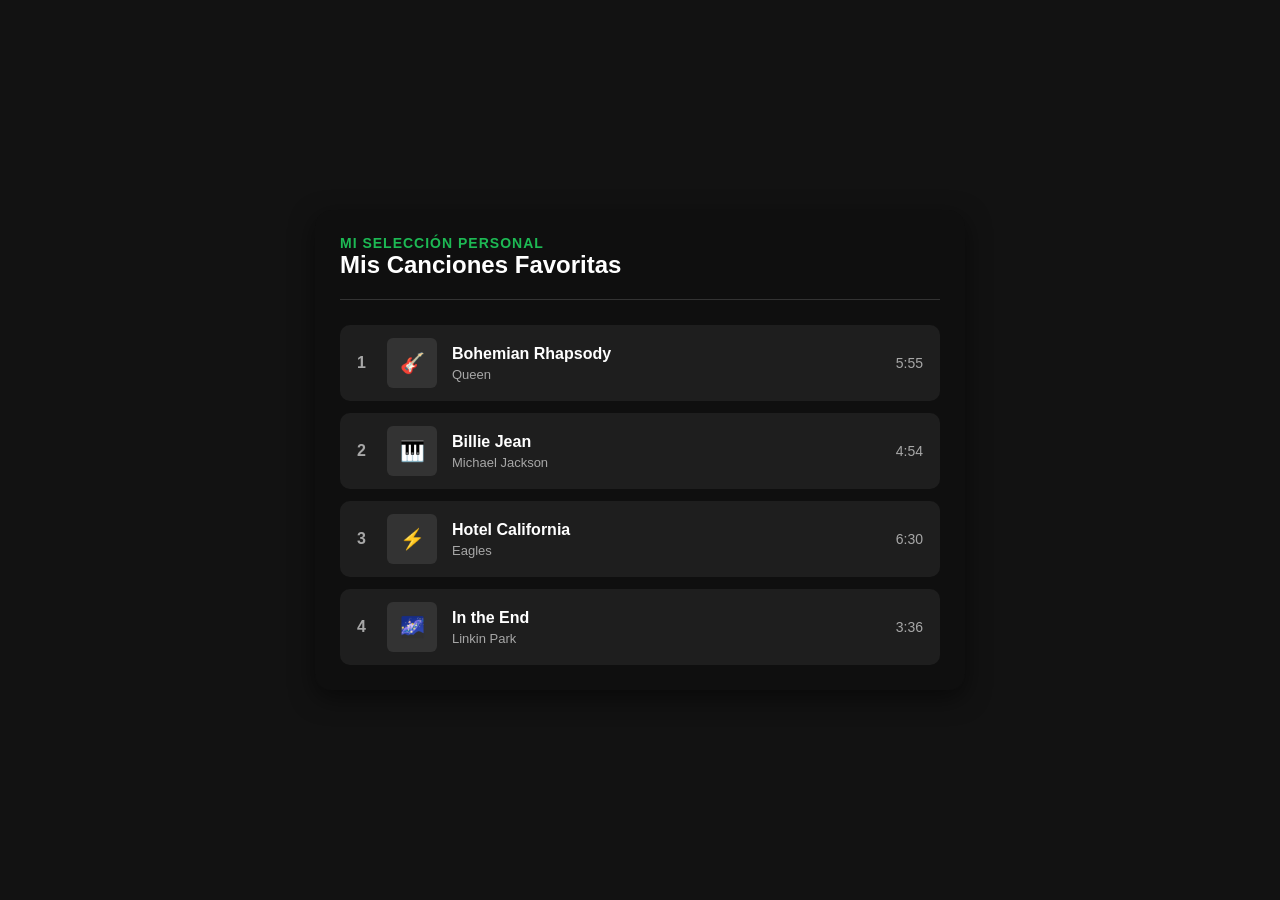
==== HTML/playlist.html @ cc339737 "Add files via upload" ====
<!DOCTYPE html>
<html lang="es">
<head>
    <meta charset="UTF-8">
    <meta name="viewport" content="width=device-width, initial-scale=1.0">
    <link rel="stylesheet" href="../CSS/estilomusic.css">
    <title>Mi Playlist Favorita</title>
</head>
<body>

    <div class="playlist-container">
        
        <!-- Encabezado de la Playlist -->
        <div class="playlist-header">
            <p>Mi Selección Personal</p>
            <h1>Mis Canciones Favoritas</h1>
        </div>

        <!-- Lista de mis canciones -->
        <div class="song-list">

            <!-- Canción 1 -->
            <div class="song-item" data-src="../Multimedia/Imagine - John Lennon.mp3">
                <div class="song-number">1</div>
                <!-- Miniatura con emoji, puedes cambiarlo por una URL de imagen real en background-image -->
                <div class="song-cover" style="background-image: url('../IMG/');">🎸</div>
                <div class="song-info">
                    <h3 class="song-title">Bohemian Rhapsody</h3>
                    <p class="song-artist">Queen</p>
                </div>
                <div class="song-duration">5:55</div>
            </div>

            <!-- Canción 2 -->
            <div class="song-item" data-src="../Multimedia/In The End - Remix Fleurie.mp3">
                <div class="song-number">2</div>
                <div class="song-cover" style="background-image: url('../IMG/');">🎹</div>
                <div class="song-info">
                    <h3 class="song-title">Billie Jean</h3>
                    <p class="song-artist">Michael Jackson</p>
                </div>
                <div class="song-duration">4:54</div>
            </div>

            <!-- Canción 3 -->
            <div class="song-item" data-src="../Multimedia/The Calling - TheFatRat.mp3">
                <div class="song-number">3</div>
                <div class="song-cover" style="background-image: url('../IMG/');">⚡</div>
                <div class="song-info">
                    <h3 class="song-title">Hotel California</h3>
                    <p class="song-artist">Eagles</p>
                </div>
                <div class="song-duration">6:30</div>
            </div>

            <!-- Canción 4 -->
            <div class="song-item" data-src="../Multimedia/Dancing With Your Ghost - Sasha Sloan.mp3">
                <div class="song-number">4</div>
                <div class="song-cover">🌌</div>
                <div class="song-info">
                    <h3 class="song-title">In the End</h3>
                    <p class="song-artist">Linkin Park</p>
                </div>
                <div class="song-duration">3:36</div>
            </div>

        </div>
    </div>

    <!-- Reproductor de audio oculto -->
    <audio id="music-player"></audio>

    <script>
    // 1. Obtenemos el reproductor de audio y todas las canciones de la lista
    const player = document.getElementById('music-player');
    const songItems = document.querySelectorAll('.song-item');

    // Variable para rastrear qué canción está sonando actualmente
    let currentPlayingItem = null;

    // 2. Escuchamos el clic en cada una de las canciones
    songItems.forEach(item => {
        item.addEventListener('click', () => {
            const audioSrc = item.getAttribute('data-src');

            if (!audioSrc) {
                console.warn("Esta canción no tiene una ruta de audio definida.");
                return;
            }

            // Si hacemos clic en la misma canción que ya está sonando, la pausamos
            if (currentPlayingItem === item) {
                if (player.paused) {
                    player.play();
                    item.style.borderColor = "var(--color-acento)"; // Resalta cuando suena
                } else {
                    player.pause();
                    item.style.borderColor = "transparent"; // Quita el resalte al pausar
                }
            } else {
                // Si es una canción nueva:
                // Quitamos el borde activo a la canción anterior
                if (currentPlayingItem) {
                    currentPlayingItem.style.borderColor = "transparent";
                }

                // Cambiamos la fuente del reproductor y le damos Play
                player.src = audioSrc;
                player.play();
                
                // Marcamos visualmente la canción actual
                item.style.borderColor = "var(--color-acento)";
                currentPlayingItem = item;
            }
        });
    });
    </script>

</body>
</html>
---- CSS/estilomusic.css ----
/* ==========================================================================
           1. VARIABLES CSS (Modifica los colores y fuentes aquí de forma fácil)
           ========================================================================== */
        :root {
            --color-fondo: #121212;       /* Fondo oscuro elegante */
            --color-tarjeta: #1e1e1e;     /* Fondo de cada canción */
            --color-tarjeta-hover: #2a2a2a; /* Color al pasar el cursor */
            --color-texto-principal: #ffffff;
            --color-texto-secundario: #a7a7a7;
            --color-acento: #1db954;       /* Verde Spotify (puedes cambiarlo por azul, morado, etc.) */
            --fuente-principal: 'Segoe UI', Tahoma, Geneva, Verdana, sans-serif;
        }

        /* ==========================================================================
           2. ESTILOS GENERALES
           ========================================================================== */
        body {
            background-color: var(--color-fondo);
            color: var(--color-texto-principal);
            font-family: var(--fuente-principal);
            margin: 0;
            padding: 40px 20px;
            display: flex;
            justify-content: center;
            align-items: center;
            min-height: 100vh;
            box-sizing: border-box;
        }

        /* Contenedor principal de la playlist */
        .playlist-container {
            width: 100%;
            max-width: 600px;
            background-color: #00000030;
            padding: 25px;
            border-radius: 16px;
            box-shadow: 0 8px 24px rgba(0, 0, 0, 0.5);
        }

        /* Encabezado */
        .playlist-header {
            margin-bottom: 25px;
            border-bottom: 1px solid #333;
            padding-bottom: 15px;
        }

        .playlist-header h1 {
            font-size: 24px;
            margin: 0 0 5px 0;
            color: var(--color-texto-principal);
        }

        .playlist-header p {
            font-size: 14px;
            margin: 0;
            color: var(--color-acento);
            text-transform: uppercase;
            letter-spacing: 1px;
            font-weight: bold;
        }

        /* ==========================================================================
           3. DISEÑO DE LAS TARJETAS DE CANCIONES (ITEMS)
           ========================================================================== */
        .song-list {
            display: flex;
            flex-direction: column;
            gap: 12px; /* Espacio entre canciones */
        }

        .song-item {
            display: flex;
            align-items: center;
            background-color: var(--color-tarjeta);
            padding: 12px 16px;
            border-radius: 10px;
            transition: all 0.3s ease;
            cursor: pointer;
            border: 1px solid transparent;
        }

        /* Efecto visual al pasar el mouse */
        .song-item:hover {
            background-color: var(--color-tarjeta-hover);
            transform: translateY(-2px);
            border-color: var(--color-acento);
            box-shadow: 0 4px 12px rgba(0, 0, 0, 0.3);
        }

        /* Número de posición de la canción */
        .song-number {
            font-size: 16px;
            font-weight: bold;
            color: var(--color-texto-secundario);
            width: 30px;
        }

        /* Avatar / Miniatura del álbum o icono */
        .song-cover {
            width: 50px;
            height: 50px;
            background-color: #333;
            border-radius: 6px;
            margin-right: 15px;
            display: flex;
            justify-content: center;
            align-items: center;
            font-size: 20px;
            color: var(--color-texto-secundario);
            background-size: cover;
            background-position: center;
        }

        /* Información de la canción (Título y Artista) */
        .song-info {
            flex-grow: 1; /* Hace que use todo el espacio central disponible */
        }

        .song-title {
            font-size: 16px;
            font-weight: 600;
            margin: 0 0 4px 0;
        }

        .song-artist {
            font-size: 13px;
            color: var(--color-texto-secundario);
            margin: 0;
        }

        /* Duración de la canción */
        .song-duration {
            font-size: 14px;
            color: var(--color-texto-secundario);
            font-variant-numeric: tabular-nums; /* Mantiene los números alineados */
        }

        /* Icono de reproducción que aparece al hacer hover */
        .song-item:hover .song-number {
            color: var(--color-acento);
        }
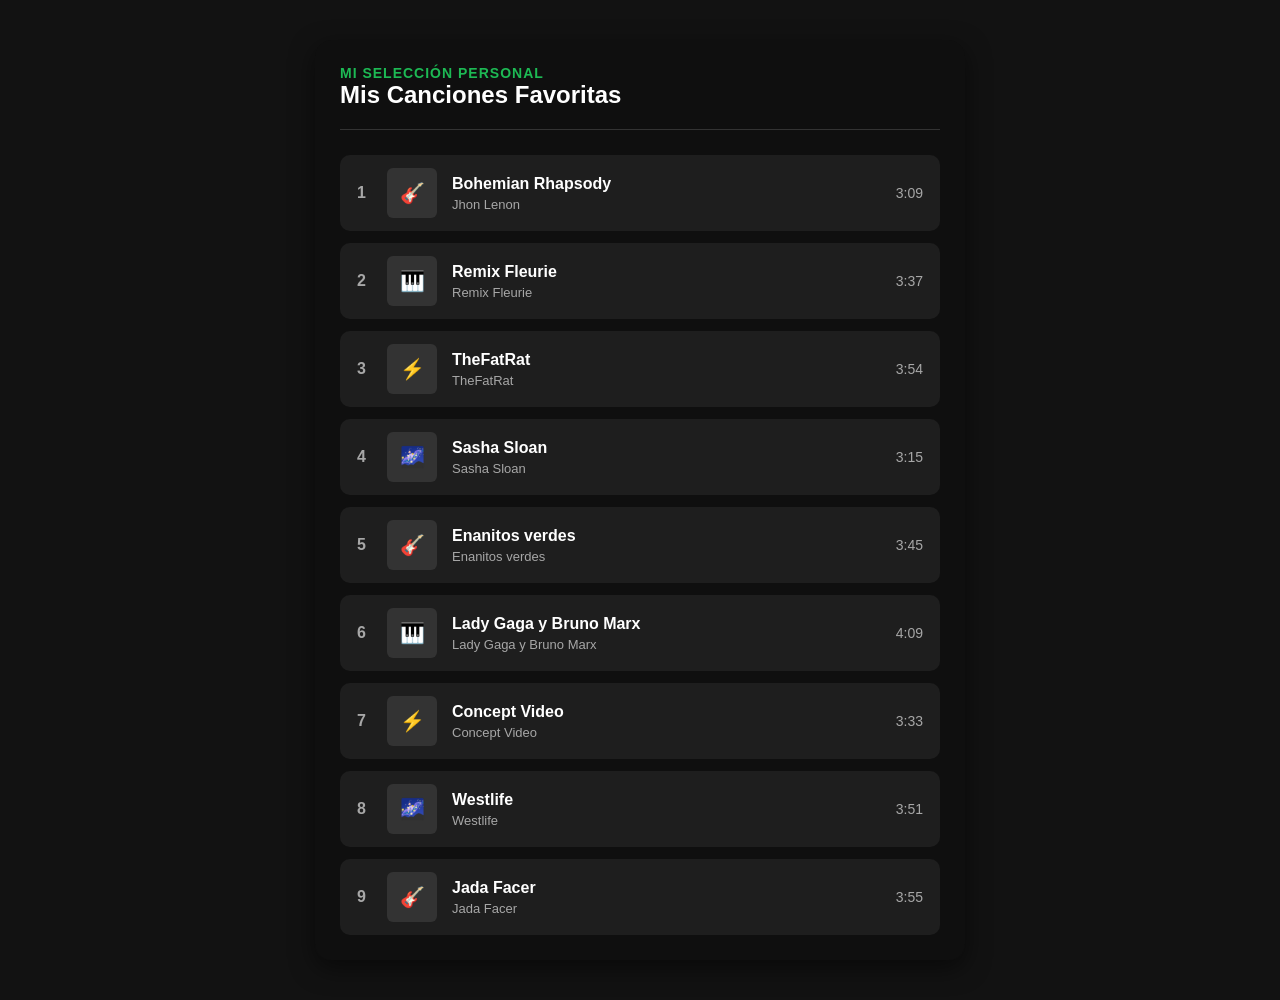
==== commit a45d0115: "Add files via upload" ====
--- a/HTML/playlist.html
+++ b/HTML/playlist.html
@@ -20,48 +20,103 @@
         <div class="song-list">
 
             <!-- Canción 1 -->
-            <div class="song-item" data-src="../Multimedia/Imagine - John Lennon.mp3">
+            <div class="song-item" data-src="../Multimedia/Imagine.mp3">
                 <div class="song-number">1</div>
                 <!-- Miniatura con emoji, puedes cambiarlo por una URL de imagen real en background-image -->
                 <div class="song-cover" style="background-image: url('../IMG/');">🎸</div>
                 <div class="song-info">
                     <h3 class="song-title">Bohemian Rhapsody</h3>
-                    <p class="song-artist">Queen</p>
+                    <p class="song-artist">Jhon Lenon</p>
                 </div>
-                <div class="song-duration">5:55</div>
+                <div class="song-duration">3:09</div>
             </div>
 
             <!-- Canción 2 -->
-            <div class="song-item" data-src="../Multimedia/In The End - Remix Fleurie.mp3">
+            <div class="song-item" data-src="../Multimedia/In The End.mp3">
                 <div class="song-number">2</div>
                 <div class="song-cover" style="background-image: url('../IMG/');">🎹</div>
                 <div class="song-info">
-                    <h3 class="song-title">Billie Jean</h3>
-                    <p class="song-artist">Michael Jackson</p>
+                    <h3 class="song-title">Remix Fleurie</h3>
+                    <p class="song-artist">Remix Fleurie</p>
                 </div>
-                <div class="song-duration">4:54</div>
+                <div class="song-duration">3:37</div>
             </div>
 
             <!-- Canción 3 -->
-            <div class="song-item" data-src="../Multimedia/The Calling - TheFatRat.mp3">
+            <div class="song-item" data-src="../Multimedia/The Calling.mp3">
                 <div class="song-number">3</div>
                 <div class="song-cover" style="background-image: url('../IMG/');">⚡</div>
                 <div class="song-info">
-                    <h3 class="song-title">Hotel California</h3>
-                    <p class="song-artist">Eagles</p>
+                    <h3 class="song-title">TheFatRat</h3>
+                    <p class="song-artist">TheFatRat</p>
                 </div>
-                <div class="song-duration">6:30</div>
+                <div class="song-duration">3:54</div>
             </div>
 
             <!-- Canción 4 -->
-            <div class="song-item" data-src="../Multimedia/Dancing With Your Ghost - Sasha Sloan.mp3">
+            <div class="song-item" data-src="../Multimedia/Dancing With Your Ghost.mp3">
                 <div class="song-number">4</div>
                 <div class="song-cover">🌌</div>
                 <div class="song-info">
-                    <h3 class="song-title">In the End</h3>
-                    <p class="song-artist">Linkin Park</p>
+                    <h3 class="song-title">Sasha Sloan</h3>
+                    <p class="song-artist">Sasha Sloan</p>
                 </div>
-                <div class="song-duration">3:36</div>
+                <div class="song-duration">3:15</div>
+            </div>
+
+            <!-- Canción 5 -->
+            <div class="song-item" data-src="../Multimedia/Mariposas.mp3">
+                <div class="song-number">5</div>
+                <div class="song-cover">🎸</div>
+                <div class="song-info">
+                    <h3 class="song-title">Enanitos verdes</h3>
+                    <p class="song-artist">Enanitos verdes</p>
+                </div>
+                <div class="song-duration">3:45</div>
+            </div>
+
+            <!-- Canción 6 -->
+            <div class="song-item" data-src="../Multimedia/Die with a smile.mp3">
+                <div class="song-number">6</div>
+                <div class="song-cover">🎹</div>
+                <div class="song-info">
+                    <h3 class="song-title">Lady Gaga y Bruno Marx</h3>
+                    <p class="song-artist">Lady Gaga y Bruno Marx</p>
+                </div>
+                <div class="song-duration">4:09</div>
+            </div>
+
+            <!-- Canción 7 -->
+            <div class="song-item" data-src="../Multimedia/Mil lagrimas.mp3">
+                <div class="song-number">7</div>
+                <div class="song-cover">⚡</div>
+                <div class="song-info">
+                    <h3 class="song-title">Concept Video</h3>
+                    <p class="song-artist">Concept Video</p>
+                </div>
+                <div class="song-duration">3:33</div>
+            </div>
+
+            <!-- Canción 8 -->
+            <div class="song-item" data-src="../Multimedia/My love.mp3">
+                <div class="song-number">8</div>
+                <div class="song-cover">🌌</div>
+                <div class="song-info">
+                    <h3 class="song-title">Westlife</h3>
+                    <p class="song-artist">Westlife</p>
+                </div>
+                <div class="song-duration">3:51</div>
+            </div>
+
+             <!-- Canción 9 -->
+            <div class="song-item" data-src="../Multimedia/Oceans.mp3">
+                <div class="song-number">9</div>
+                <div class="song-cover">🎸</div>
+                <div class="song-info">
+                    <h3 class="song-title">Jada Facer</h3>
+                    <p class="song-artist">Jada Facer</p>
+                </div>
+                <div class="song-duration">3:55</div>
             </div>
 
         </div>
